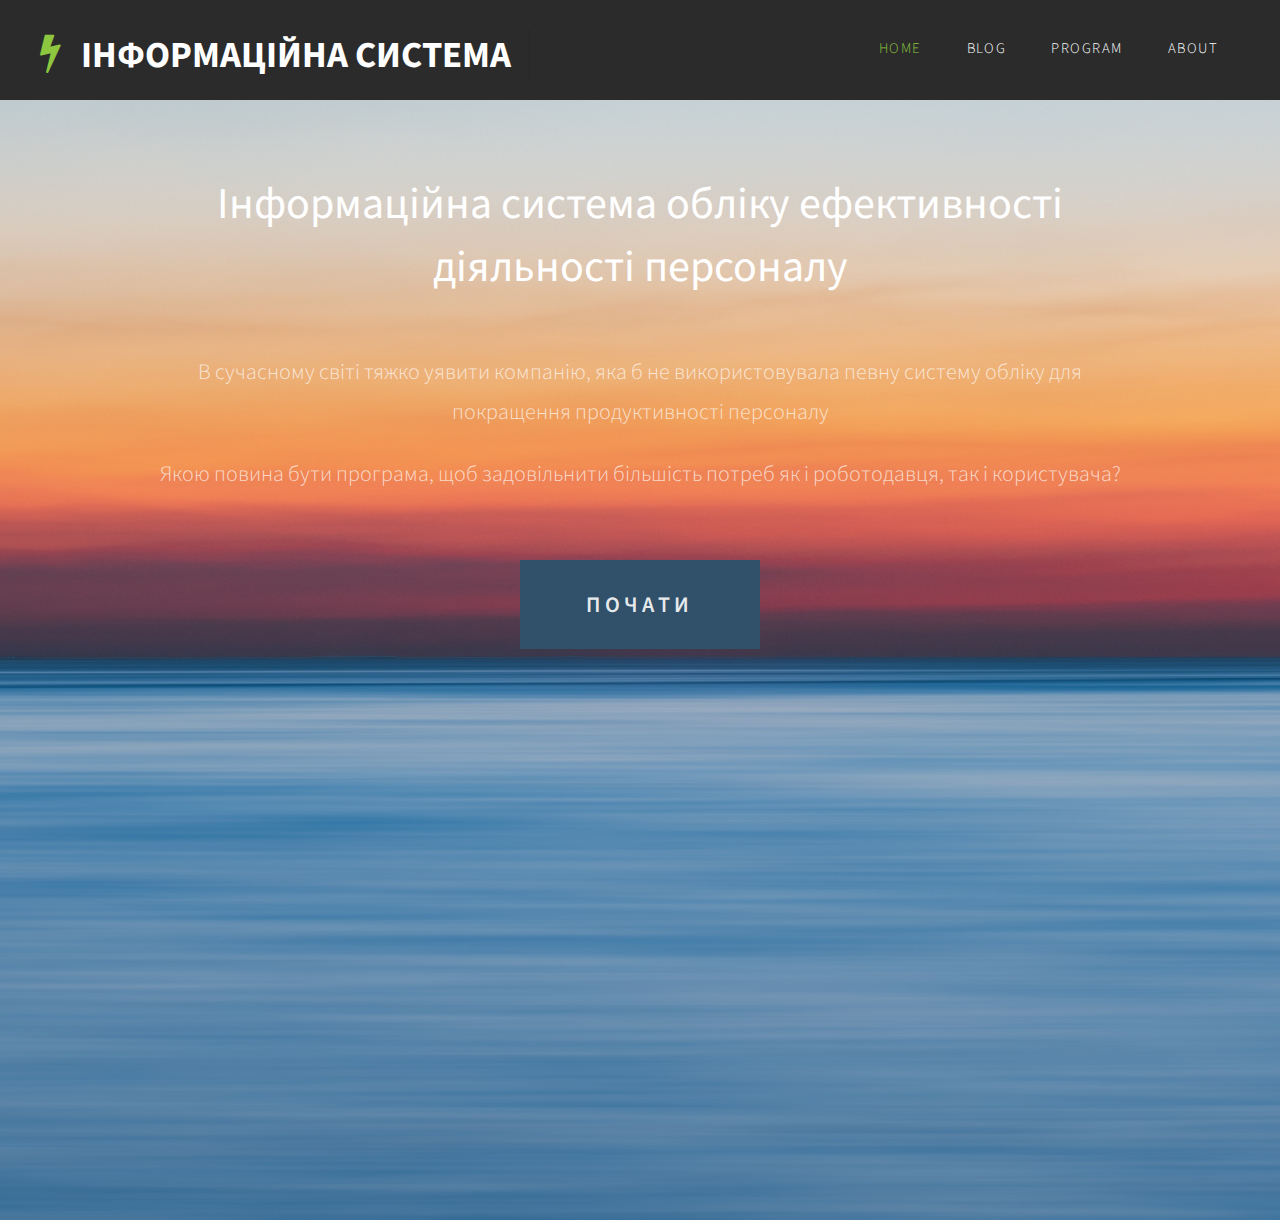
==== index.html @ 7ffac1bd "add site to git" ====
<!DOCTYPE html PUBLIC "-//W3C//DTD XHTML 1.0 Strict//EN" "http://www.w3.org/TR/xhtml1/DTD/xhtml1-strict.dtd">

<html xmlns="http://www.w3.org/1999/xhtml">
<head>
<meta http-equiv="Content-Type" content="text/html; charset=utf-8" />
<title></title>
<meta name="keywords" content="" />
<meta name="description" content="" />
<link href="http://fonts.googleapis.com/css?family=Source+Sans+Pro:200,300,400,600,700,900" rel="stylesheet" />
<link href="default.css" rel="stylesheet" type="text/css" media="all" />
<link href="fonts.css" rel="stylesheet" type="text/css" media="all" />

<!--[if IE 6]><link href="default_ie6.css" rel="stylesheet" type="text/css" /><![endif]-->

</head>
<body style="overflow: hidden">
<div id="header-wrapper">
	<div id="header" class="container">
		<div id="logo">
			<h1><span class="fa fa-bolt"></span><a href="#">Інформаційна система</a></h1>
		</div>
		<div id="menu">
			<ul>
				<li class="current_page_item"><a href="index.html" accesskey="1" title="">Home</a></li>
				<li><a href="#" accesskey="2" title="">Blog</a></li>
				<li><a href="#" accesskey="3" title="">Program</a></li>
				<li><a href="about.html" accesskey="4" title="">About</a></li>			
			</ul>
		</div>
	</div>
</div>
<div id="header-featured">
	<div id="banner-wrapper">
		<div id="banner" class="container">
			<h2>Інформаційна система обліку ефективності діяльності персоналу</h2>
			<br>
			<p style = "font-size:1.0em"> В сучасному світі тяжко уявити компанію, яка б не використовувала певну систему обліку 
			для покращення продуктивності персоналу</p>
			<p>Якою повина бути програма, щоб задовільнити більшість потреб як і роботодавця, так і користувача?</p>
			<a href="#" class="button">Почати</a>
		</div>
	</div>
</div>
<!-- <div id="wrapper">
	<div id="featured-wrapper">
		<div id="featured" class="extra2 margin-btm container">
			<div class="main-title">
				<h2>Nulla eleifend purus</h2>
				<span class="byline">Integer sit amet pede vel arcu aliquet pretium</span> </div>
	
			<div class="ebox1"> <span class="fa fa-pagelines"></span>
				<div class="title">
					<h2>Fusce ultrices fringilla</h2>
					<span class="byline">Integer sit amet pede vel arcu aliquet pretium</span> </div>
				<p>Consectetuer adipiscing elit. Nam pede erat, porta eu, lobortis eget, tempus et, tellus. Etiam neque. Vivamus consequat lorem at nisl. Nullam non wisi a sem semper eleifend. Donec mattis libero eget urna. Duis pretium velit ac mauris. Proin eu wisi suscipit nulla suscipit interdum. Aenean lectus lorem, imperdiet at, ultrices eget, ornare et, wisi. </p>
				<a href="#" class="button">Etiam posuere</a> </div>
			<div class="ebox2"> <span class="fa fa-anchor"></span>
				<div class="title">
					<h2>Donec dictum metus</h2>
					<span class="byline">Integer sit amet pede vel arcu aliquet pretium</span> </div>
				<p>Donec pulvinar ullamcorper metus. In eu odio at lectus pulvinar mollis. Vestibulum sem magna, elementum ut, vestibulum eu, facilisis quis, arcu. Mauris a dolor. Nulla facilisi. Cum sociis natoque penatibus et magnis dis parturient montes, nascetur ridiculus mus. Sed blandit. Phasellus pellentesque, ante nec iaculis dapibus, eros justo auctor lectus.</p>
				<a href="#" class="button">Etiam posuere</a> </div>
		</div>
		<div class="extra2 container">
			<div class="ebox1"> <span class="fa fa-puzzle-piece"></span>
				<div class="title">
					<h2>Etiam rhoncus volutpat</h2>
					<span class="byline">Integer sit amet pede vel arcu aliquet pretium</span> </div>
				<p>Integer nisl risus, sagittis convallis, rutrum id, elementum congue, nibh. Suspendisse dictum porta lectus. Donec placerat odio vel elit. Nullam ante orci, pellentesque eget, tempus quis, ultrices in, est. Sed vel tellus. Curabitur sem urna, consequat vel, suscipit in, mattis placerat, nulla. Sed ac leo. Pellentesque imperdiet. Pellentesque viverra vulputate enim.</p>
				<a href="#" class="button">Etiam posuere</a> </div>
			<div class="ebox2"> <span class="fa fa-comments-o"></span>
				<div class="title">
					<h2>Mauris vulputate dolor</h2>
					<span class="byline">Integer sit amet pede vel arcu aliquet pretium</span> </div>
				<p>Proin gravida orci porttitor enim accumsan lacinia. Donec condimentum, urna non molestie semper, ligula enim ornare nibh, quis laoreet eros quam eget ante. Aliquam libero. Vivamus nisl nibh, iaculis vitae, viverra sit amet, ullamcorper vitae, turpis. Aliquam erat volutpat. Vestibulum dui sem, pulvinar sed, imperdiet nec, iaculis nec, leo. </p>
				<a href="#" class="button">Etiam posuere</a> </div>
		</div>
	</div>
</div>
<div id="copyright" class="container">
	<p>&copy; Untitled. All rights reserved. | Photos by <a href="http://fotogrph.com/">Fotogrph</a> | Design by <a href="http://templated.co" rel="nofollow">TEMPLATED</a>.</p> -->
</div>
</body>
</html>
---- default.css ----
html, body
{
	height: 100%;
}

body
{
	margin: 0px;
	padding: 0px;
	background: #2b2b2b;	
	font-family: 'Source Sans Pro', sans-serif;
	font-size: 11pt;
	font-weight: 300;
	color: #6c6c6c
}

h1, h2, h3
{
	margin: 0;
	padding: 0;
	font-weight: 600;
	color: #454445;
}

p, ol, ul
{
	margin-top: 0;
}

ol, ul
{
	padding: 0;
	list-style: none;
}

p
{
	line-height: 180%;
}

strong
{
}

a
{
	color: #2C383B;
}

a:hover
{
	text-decoration: none;
}

.container
{
	margin: 0px auto;
	width: 1200px;
}

/*********************************************************************************/
/* Image Style                                                                   */
/*********************************************************************************/

	.image
{
	display: inline-block;
}

.image img
{
	display: block;
	width: 100%;
}

.image-full
{
	display: block;
	width: 100%;
	margin: 0 0 2em 0;
}

.image-left
{
	float: left;
	margin: 0 2em 2em 0;
}

.image-centered
{
	display: block;
	margin: 0 0 2em 0;
}

.image-centered img
{
	margin: 0 auto;
	width: auto;
}

/*********************************************************************************/
/* List Styles                                                                   */
/*********************************************************************************/

	ul.style1
{
	margin: 0;
	padding: 0em 0em 0em 0em;
	overflow: hidden;
	list-style: none;
	color: #6c6c6c
}

ul.style1 li
{
	overflow: hidden;
	display: block;
	padding: 2.80em 0em;
	border-top: 1px solid #D1CFCE;
}

ul.style1 li:first-child
{
	padding-top: 0;
	border-top: none;
}

ul.style1 .image-left
{
	margin-bottom: 0;
}

ul.style1 h3
{
	padding: 1.2em 0em 1em 0em;
	letter-spacing: 0.10em;
	text-transform: uppercase;
	font-size: 1.2em;
	font-weight: 600;
	color: #454445;
}

ul.style1 a
{
	text-decoration: none;
	color: #525252;
}

ul.style1 a:hover
{
	text-decoration: underline;
	color: #525252;
}

ul.style2
{
	margin: 0;
	padding-top: 1em;
	list-style: none;
}

ul.style2 li
{
	border-top: solid 1px #E5E5E5;
	padding: 0.80em 0 0.80em 0;
	font-family: 0.80em;
}

ul.style2 li:before
{
	display: inline-block;
	padding: 4px;
	background: #DB3256;
}

ul.style2 a
{
	display: inline-block;
	margin-left: 1em;
}

ul.style2 li:first-child
{
	border-top: 0;
	padding-top: 0;
}

ul.style2 .icon
{
	color: #FFF;
}

ul.style3
{
	margin: 0;
	padding-top: 1em;
	list-style: none;
}

ul.style3 li
{
	border-top: solid 1px rgba(255,255,255,.2);
	padding: 1em 0 1em 0;
	font-family: 0.80em;
}

ul.style3 li:before
{
	display: inline-block;
	padding: 4px;
	background: #FFF;
}

ul.style3 a
{
	display: inline-block;
	margin-left: 1em;
	font-size: 1em !important;
	color: #FFF;
}

ul.style3 li:first-child
{
	border-top: 0;
	padding-top: 0;
}

ul.style3 .icon
{
	color: #DB3256;
}

/*********************************************************************************/
/* Social Icon Styles                                                            */
/*********************************************************************************/

	ul.contact
{
	margin: 0;
	padding: 2em 0em 0em 0em;
	list-style: none;
}

ul.contact li
{
	display: inline-block;
	padding: 0em 0.30em;
	font-size: 1em;
}

ul.contact li span
{
	display: none;
	margin: 0;
	padding: 0;
}

ul.contact li a
{
	color: #FFF;
}

ul.contact li a:before
{
	display: inline-block;
	background: #3f3f3f;
	width: 40px;
	height: 40px;
	line-height: 40px;
	border-radius: 20px;
	text-align: center;
	color: #FFFFFF;
}

ul.contact li a.icon-twitter:before
{
	background: #2DAAE4;
}

ul.contact li a.icon-facebook:before
{
	background: #39599F;
}

ul.contact li a.icon-dribbble:before
{
	background: #C4376B;
}

ul.contact li a.icon-tumblr:before
{
	background: #31516A;
}

ul.contact li a.icon-rss:before
{
	background: #F2600B;
}

/*********************************************************************************/
/* Button Style                                                                  */
/*********************************************************************************/

	.button
{
	display: inline-block;
	padding: 1.3em 3em;
	background: #8dc63f;
	-moz-transition: opacity 0.25s ease-in-out;
	-webkit-transition: opacity 0.25s ease-in-out;
	-o-transition: opacity 0.25s ease-in-out;
	-ms-transition: opacity 0.25s ease-in-out;
	transition: opacity 0.25s ease-in-out;
	letter-spacing: 0.20em;
	text-decoration: none;
	text-transform: uppercase;
	font-weight: 600;
	color: #FFF;
}

.button:hover
{
	background: #86bd3b;
}

.button:active
{
}

.button-big
{
	padding: 1.6em 4em;
	font-size: 1.4em;
	font-weight: 900;
}

/*********************************************************************************/
/* Heading Titles                                                                */
/*********************************************************************************/

	.title
{
	margin-bottom: 3em;
}

.title h2
{
	font-weight: 400;
	font-size: 2.8em;
	color: #323232;
}

.title .byline
{
	letter-spacing: 0.15em;
	text-transform: uppercase;
	font-weight: 400;
	font-size: 1.1em;
	color: #6F6F6F;
}

/*********************************************************************************/
/* Header                                                                        */
/*********************************************************************************/
	
#header-wrapper
{
	background: #2b2b2b;
}

#header
{
	position: relative;
	height: 100px;
}

/*********************************************************************************/
/* Logo                                                                          */
/*********************************************************************************/

#logo
{
	position: absolute;
	top: 2em;
	width: 100%;
}

#logo h1
{
	display: inline-block;
	font-size: 2.5em;
	text-transform: uppercase;
	font-weight: 700;
	color: #ED7070;
	padding-right: 0.50em;
	border-right: 1px solid rgba(0,0,0,.1);
}

#logo span
{
	display: inline-block;
	padding-right: .50em;
	letter-spacing: 0.10em;
	text-transform: uppercase;
	font-size: 0.90em;
}

#logo a
{
	text-decoration: none;
	color: #FFF;
}

#logo .fa
{
	color: #8dc63f;
}

#logo .fa:after
{
	position: absolute;
	display: inline-block;
	padding-right: 2em;
}

/*********************************************************************************/
/* Menu                                                                          */
/*********************************************************************************/

#menu
{
	position: absolute;
	right: 0;
	top: 1.6em;
}

#menu ul
{
	display: inline-block;
}

#menu li
{
	display: block;
	float: left;
	text-align: center;
}

#menu li a, #menu li span
{
	display: inline-block;
	margin-left: 1px;
	padding: 1em 1.5em 0em 1.5em;
	letter-spacing: 0.10em;
	text-decoration: none;
	font-size: 1em;
	text-transform: uppercase;
	outline: 0;
	color: #FFF;
}

#menu li:hover a, #menu li.active a, #menu li.active span
{
}

#menu .current_page_item a
{
	color: #8dc63f;
}

/*********************************************************************************/
/* Banner                                                                        */
/*********************************************************************************/
	

	#header-featured
	{
		padding: 10em 0em;
		padding-top: 5em;
		width: 100%;
    	height: 100%;
		background-image: url(images/banner.jpg);
		background-position: center;
		background-size: cover;
	}



#banner-wrapper
{
}

#banner
{
	overflow: hidden;
	width: 1000px;
	text-align: center;
	color: rgba(255,255,255,.7);
	font-size: 1.5em;
}

#banner a
{
	color: rgba(255,255,255,.9);
}

#banner h2
{
	padding-bottom: 0.50em;
	font-weight: 400;
	font-size: 2em;
	color: #FFF;
}

#banner h3
{
	padding-bottom: 0.50em;
	font-weight: 400;
	font-size: 1.3em;
	color: #FFF;
}


#banner .button
{
	margin-top: 2em;
	background: #31516a;
}

#banner strong
{
	color: #FFF;
}

#banner span
{
	display: block;
	padding-top: 0.20em;
	text-transform: uppercase;
	font-size: 1.2em;
	color: #A2A2A2;
}

/*********************************************************************************/
/* Page                                                                          */
/*********************************************************************************/

#wrapper
{
	background: #FFF;
}

#page
{
	overflow: hidden;
	padding: 6em 0em;
	border-bottom: 2px solid #E3E3E3;
	text-align: center;
}

#page .button
{
	margin-top: 2em;
}

/*********************************************************************************/
/* Content                                                                       */
/*********************************************************************************/

#content
{
	padding: 0em 7em;
}

/*********************************************************************************/
/* Sidebar                                                                       */
/*********************************************************************************/

	#sidebar
{
	float: right;
	width: 450px;
}

#stwo-col
{
	margin-top: 2em;
}

#stwo-col h2
{
	display: block;
	padding-bottom: 1.5em;
	letter-spacing: 0.10em;
	text-transform: uppercase;
	font-size: 1.2em;
	font-weight: 600;
	color: #454445;
}

#stwo-col .sbox1
{
	float: left;
	width: 210px;
}

#stwo-col .sbox2
{
	float: right;
	width: 210px;
}

/*********************************************************************************/
/* Copyright                                                                     */
/*********************************************************************************/

#copyright
{
	overflow: hidden;
	padding: 6em 0em 10em 0em;
	border-top: 1px solid rgba(255,255,255,0.08);
}

#copyright p
{
	letter-spacing: 0.20em;
	text-align: center;
	text-transform: uppercase;
	font-size: 0.80em;
	color: rgba(255,255,255,0.3);
}

#copyright a
{
	text-decoration: none;
	color: rgba(255,255,255,0.6);
}

/*********************************************************************************/
/* Featured                                                                      */
/*********************************************************************************/

#featured-wrapper
{
	overflow: hidden;
	padding: 10em 0em;
	background: #FFF;
	text-align: center;
}

#featured
{
	overflow: hidden;
}

#featured .main-title
{
	margin-bottom: 4em;
}

#featured .main-title h2
{
	font-size: 4em;
}

#featured .main-title .byline
{
	font-size: 2em;
}

#featured-wrapper .fa
{
	display: inline-block;
	margin-bottom: 1em;
	width: 3em;
	height: 3em;
	line-height: 3em;
	font-size: 4em;
	color: #8dc63f;
	border: 1px solid #86bd3b;
	border-radius: 50%;
}

.column1,  .column2,  .column3,  .column4
{
	width: 282px;
}

.column1,  .column2
{
	float: left;
	margin-right: 24px;
}

.column3
{
	float: left;
}

.column4
{
	float: right;
}

#slider-wrapper
{
	padding: 6em 0em;
	background: #DB3256;
}

#slider
{
	margin: 0em auto 0em auto;
	width: 1200px;
	position: relative;
}

#slider .button
{
}

#slider .button:hover
{
}

#slider .viewer
{
	width: 1000px;
	height: 375px;
	margin: 0 auto;
	overflow: hidden;
}

#slider .viewer .reel
{
	display: none;
	height: 375px;
}

#slider .viewer .reel .slide
{
	position: relative;
	width: 1000px;
	height: 375px;
}

#slider .viewer .reel h2
{
	position: absolute;
	top: 130px;
	left: 0;
	width: 1200px;
	height: 80px;
	line-height: 80px;
	background: #111111;
	text-align: center;
	opacity: 0.85;
	font-weight: normal;
	color: #ffffff;
	font-size: 2.25em;
}

#slider .viewer .reel p
{
	position: absolute;
	top: 210px;
	left: 0;
	width: 1200px;
	height: 40px;
	line-height: 40px;
	background: #0074C6;
	text-align: center;
	opacity: 0.85;
	font-weight: normal;
	color: #ffffff;
	font-size: 1.1em;
}

#slider .icon
{
	font-size: 4em;
	color: #FFF;
}

#slider .previous-button
{
	position: absolute;
	top: 150px;
	left: 0;
}

#slider .next-button
{
	position: absolute;
	top: 150px;
	right: 0;
}

#slider .indicator
{
	margin: 30px auto 0 auto;
}

#slider .indicator ul
{
	list-style: none;
	padding: 0;
	margin: 0;
	text-align: center;
}

#slider .indicator ul li
{
	display: inline-block;
	width: 12px;
	height: 12px;
	text-indent: -9999em;
	background: #c8c8c8;
	margin: 0 2px 0 2px;
	border-radius: 8px;
	border-bottom: solid 1px #ffffff;
	border-top: solid 1px #909090;
}

#slider .indicator ul li.active
{
	background: #505050;
	border-top: solid 1px #505050;
}

/*********************************************************************************/
/* Footer                                                                        */
/*********************************************************************************/

#footer-wrapper
{
	overflow: hidden;
	padding: 7em 0em;
	color: rgba(255,255,255,0.5);
}


#footer .title h2
{
	font-size: 2em;
	font-weight: 300;
	color: #FFF;
}

#footer .title .byline
{
	display: block;
	padding-top: 1em;
	text-transform: uppercase;
	font-size: 0.80em;
	color: rgba(255,255,255,0.5);
}

#footer .column1,
#footer .column2
{
	width: 560px;
}

#footer .column1
{
	float: left;
}

#footer .column2
{
	float: right;
}

#footer .button
{
	margin-top: 2em;
}

#extra
{
	overflow: hidden;
	margin: 5em auto 2em auto;
	padding: 2em 0em 2em 0em;
	background: #ECECEC;
}

#extra h2
{
	margin: 0em;
	padding: 0em;
	font-weight: 400;
	font-size: 2.4em;
	color: #555555;
}

#extra span
{
	display: block;
	padding-top: 0.20em;
	text-transform: uppercase;
	font-size: 1.2em;
	color: #A2A2A2;
}


.extra2
{
}


.margin-btm
{
	overflow: hidden;
	margin-bottom: 5em;
	padding-bottom: 5em;
	border-bottom: 1px solid rgba(0,0,0,.1);
}

.extra2 .button
{
	margin-top: 2em;
}

.extra2 .title h2
{
	font-size: 2em;
}

.extra2 .title .byline
{
	font-size: 0.80em;
}

.extra2 .ebox1,
.extra2 .ebox2
{
	width: 560px;
}

.extra2  .ebox1
{
	float: left;
	padding-right: 40px;
	border-right: 1px solid rgba(0,0,0,.1);
}

.extra2 .ebox2
{
	float: right;
}
---- fonts.css ----
@charset 'UTF-8';

@font-face
{
	font-family: 'FontAwesome';
	src: url('fonts/fontawesome-webfont.eot?v=3.0.1');
	src: url('fonts/fontawesome-webfont.eot?#iefix&v=3.0.1') format('embedded-opentype'),
	     url('fonts/fontawesome-webfont.woff?v=3.0.1') format('woff'),
	     url('fonts/fontawesome-webfont.ttf?v=3.0.1') format('truetype'),
	     url('fonts/fontawesome-webfont.svg#FontAwesome') format('svg');
	font-weight: normal;
	font-style: normal;
}

@font-face
{
	font-family: 'Font-Awesome-Social';
	src: url('fonts/fontawesome-social-webfont.eot');
	src: url('fonts/fontawesome-social-webfont.eot?#iefix') format('embedded-opentype'),
	     url('fonts/fontawesome-social-webfont.woff') format('woff'),
		 url('fonts/fontawesome-social-webfont.ttf') format('truetype'),
		 url('fonts/fontawesome-social-webfont.svg#Font-Awesome-More') format('svg');
	font-weight: normal;
	font-style: normal;
}
/*********************************************************************************/
/* Icons                                                                         */
/* Powered by Font Awesome by Dave Gandy | http://fontawesome.io                 */
/* Licensed under the SIL OFL 1.1 (font), MIT (CSS)                              */
/*********************************************************************************/

	.fa
	{
		text-decoration: none;
	}

		.fa:before
		{
			display:inline-block;
			font-family: FontAwesome;
			font-size: 1.25em;
			text-decoration: none;
			font-style: normal;
			font-weight: normal;
			line-height: 1;
			-webkit-font-smoothing:antialiased;
			-moz-osx-font-smoothing:grayscale;
		}

		.fa-lg{font-size:1.3333333333333333em;line-height:.75em;vertical-align:-15%}
		.fa-2x{font-size:2em}
		.fa-3x{font-size:3em}
		.fa-4x{font-size:4em}
		.fa-5x{font-size:5em}
		.fa-fw{width:1.2857142857142858em;text-align:center}
		.fa-ul{padding-left:0;margin-left:2.142857142857143em;list-style-type:none}.fa-ul>li{position:relative}
		.fa-li{position:absolute;left:-2.142857142857143em;width:2.142857142857143em;top:.14285714285714285em;text-align:center}.fa-li.fa-lg{left:-1.8571428571428572em}
		.fa-border{padding:.2em .25em .15em;border:solid .08em #eee;border-radius:.1em}
		.pull-right{float:right}
		.pull-left{float:left}
		.fa.pull-left{margin-right:.3em}
		.fa.pull-right{margin-left:.3em}
		.fa-spin{-webkit-animation:spin 2s infinite linear;-moz-animation:spin 2s infinite linear;-o-animation:spin 2s infinite linear;animation:spin 2s infinite linear}
		@-moz-keyframes spin{0%{-moz-transform:rotate(0deg)} 100%{-moz-transform:rotate(359deg)}}@-webkit-keyframes spin{0%{-webkit-transform:rotate(0deg)} 100%{-webkit-transform:rotate(359deg)}}@-o-keyframes spin{0%{-o-transform:rotate(0deg)} 100%{-o-transform:rotate(359deg)}}@-ms-keyframes spin{0%{-ms-transform:rotate(0deg)} 100%{-ms-transform:rotate(359deg)}}@keyframes spin{0%{transform:rotate(0deg)} 100%{transform:rotate(359deg)}}.fa-rotate-90{filter:progid:DXImageTransform.Microsoft.BasicImage(rotation=1);-webkit-transform:rotate(90deg);-moz-transform:rotate(90deg);-ms-transform:rotate(90deg);-o-transform:rotate(90deg);transform:rotate(90deg)}
		.fa-rotate-180{filter:progid:DXImageTransform.Microsoft.BasicImage(rotation=2);-webkit-transform:rotate(180deg);-moz-transform:rotate(180deg);-ms-transform:rotate(180deg);-o-transform:rotate(180deg);transform:rotate(180deg)}
		.fa-rotate-270{filter:progid:DXImageTransform.Microsoft.BasicImage(rotation=3);-webkit-transform:rotate(270deg);-moz-transform:rotate(270deg);-ms-transform:rotate(270deg);-o-transform:rotate(270deg);transform:rotate(270deg)}
		.fa-flip-horizontal{filter:progid:DXImageTransform.Microsoft.BasicImage(rotation=0, mirror=1);-webkit-transform:scale(-1, 1);-moz-transform:scale(-1, 1);-ms-transform:scale(-1, 1);-o-transform:scale(-1, 1);transform:scale(-1, 1)}
		.fa-flip-vertical{filter:progid:DXImageTransform.Microsoft.BasicImage(rotation=2, mirror=1);-webkit-transform:scale(1, -1);-moz-transform:scale(1, -1);-ms-transform:scale(1, -1);-o-transform:scale(1, -1);transform:scale(1, -1)}
		.fa-stack{position:relative;display:inline-block;width:2em;height:2em;line-height:2em;vertical-align:middle}
		.fa-stack-1x,.fa-stack-2x{position:absolute;left:0;width:100%;text-align:center}
		.fa-stack-1x{line-height:inherit}
		.fa-stack-2x{font-size:2em}
		.fa-inverse{color:#fff}
		.fa-glass:before{content:"\f000"}
		.fa-music:before{content:"\f001"}
		.fa-search:before{content:"\f002"}
		.fa-envelope-o:before{content:"\f003"}
		.fa-heart:before{content:"\f004"}
		.fa-star:before{content:"\f005"}
		.fa-star-o:before{content:"\f006"}
		.fa-user:before{content:"\f007"}
		.fa-film:before{content:"\f008"}
		.fa-th-large:before{content:"\f009"}
		.fa-th:before{content:"\f00a"}
		.fa-th-list:before{content:"\f00b"}
		.fa-check:before{content:"\f00c"}
		.fa-times:before{content:"\f00d"}
		.fa-search-plus:before{content:"\f00e"}
		.fa-search-minus:before{content:"\f010"}
		.fa-power-off:before{content:"\f011"}
		.fa-signal:before{content:"\f012"}
		.fa-gear:before,.fa-cog:before{content:"\f013"}
		.fa-trash-o:before{content:"\f014"}
		.fa-home:before{content:"\f015"}
		.fa-file-o:before{content:"\f016"}
		.fa-clock-o:before{content:"\f017"}
		.fa-road:before{content:"\f018"}
		.fa-download:before{content:"\f019"}
		.fa-arrow-circle-o-down:before{content:"\f01a"}
		.fa-arrow-circle-o-up:before{content:"\f01b"}
		.fa-inbox:before{content:"\f01c"}
		.fa-play-circle-o:before{content:"\f01d"}
		.fa-rotate-right:before,.fa-repeat:before{content:"\f01e"}
		.fa-refresh:before{content:"\f021"}
		.fa-list-alt:before{content:"\f022"}
		.fa-lock:before{content:"\f023"}
		.fa-flag:before{content:"\f024"}
		.fa-headphones:before{content:"\f025"}
		.fa-volume-off:before{content:"\f026"}
		.fa-volume-down:before{content:"\f027"}
		.fa-volume-up:before{content:"\f028"}
		.fa-qrcode:before{content:"\f029"}
		.fa-barcode:before{content:"\f02a"}
		.fa-tag:before{content:"\f02b"}
		.fa-tags:before{content:"\f02c"}
		.fa-book:before{content:"\f02d"}
		.fa-bookmark:before{content:"\f02e"}
		.fa-print:before{content:"\f02f"}
		.fa-camera:before{content:"\f030"}
		.fa-font:before{content:"\f031"}
		.fa-bold:before{content:"\f032"}
		.fa-italic:before{content:"\f033"}
		.fa-text-height:before{content:"\f034"}
		.fa-text-width:before{content:"\f035"}
		.fa-align-left:before{content:"\f036"}
		.fa-align-center:before{content:"\f037"}
		.fa-align-right:before{content:"\f038"}
		.fa-align-justify:before{content:"\f039"}
		.fa-list:before{content:"\f03a"}
		.fa-dedent:before,.fa-outdent:before{content:"\f03b"}
		.fa-indent:before{content:"\f03c"}
		.fa-video-camera:before{content:"\f03d"}
		.fa-picture-o:before{content:"\f03e"}
		.fa-pencil:before{content:"\f040"}
		.fa-map-marker:before{content:"\f041"}
		.fa-adjust:before{content:"\f042"}
		.fa-tint:before{content:"\f043"}
		.fa-edit:before,.fa-pencil-square-o:before{content:"\f044"}
		.fa-share-square-o:before{content:"\f045"}
		.fa-check-square-o:before{content:"\f046"}
		.fa-move:before{content:"\f047"}
		.fa-step-backward:before{content:"\f048"}
		.fa-fast-backward:before{content:"\f049"}
		.fa-backward:before{content:"\f04a"}
		.fa-play:before{content:"\f04b"}
		.fa-pause:before{content:"\f04c"}
		.fa-stop:before{content:"\f04d"}
		.fa-forward:before{content:"\f04e"}
		.fa-fast-forward:before{content:"\f050"}
		.fa-step-forward:before{content:"\f051"}
		.fa-eject:before{content:"\f052"}
		.fa-chevron-left:before{content:"\f053"}
		.fa-chevron-right:before{content:"\f054"}
		.fa-plus-circle:before{content:"\f055"}
		.fa-minus-circle:before{content:"\f056"}
		.fa-times-circle:before{content:"\f057"}
		.fa-check-circle:before{content:"\f058"}
		.fa-question-circle:before{content:"\f059"}
		.fa-info-circle:before{content:"\f05a"}
		.fa-crosshairs:before{content:"\f05b"}
		.fa-times-circle-o:before{content:"\f05c"}
		.fa-check-circle-o:before{content:"\f05d"}
		.fa-ban:before{content:"\f05e"}
		.fa-arrow-left:before{content:"\f060"}
		.fa-arrow-right:before{content:"\f061"}
		.fa-arrow-up:before{content:"\f062"}
		.fa-arrow-down:before{content:"\f063"}
		.fa-mail-forward:before,.fa-share:before{content:"\f064"}
		.fa-resize-full:before{content:"\f065"}
		.fa-resize-small:before{content:"\f066"}
		.fa-plus:before{content:"\f067"}
		.fa-minus:before{content:"\f068"}
		.fa-asterisk:before{content:"\f069"}
		.fa-exclamation-circle:before{content:"\f06a"}
		.fa-gift:before{content:"\f06b"}
		.fa-leaf:before{content:"\f06c"}
		.fa-fire:before{content:"\f06d"}
		.fa-eye:before{content:"\f06e"}
		.fa-eye-slash:before{content:"\f070"}
		.fa-warning:before,.fa-exclamation-triangle:before{content:"\f071"}
		.fa-plane:before{content:"\f072"}
		.fa-calendar:before{content:"\f073"}
		.fa-random:before{content:"\f074"}
		.fa-comment:before{content:"\f075"}
		.fa-magnet:before{content:"\f076"}
		.fa-chevron-up:before{content:"\f077"}
		.fa-chevron-down:before{content:"\f078"}
		.fa-retweet:before{content:"\f079"}
		.fa-shopping-cart:before{content:"\f07a"}
		.fa-folder:before{content:"\f07b"}
		.fa-folder-open:before{content:"\f07c"}
		.fa-resize-vertical:before{content:"\f07d"}
		.fa-resize-horizontal:before{content:"\f07e"}
		.fa-bar-chart-o:before{content:"\f080"}
		.fa-twitter-square:before{content:"\f081"}
		.fa-facebook-square:before{content:"\f082"}
		.fa-camera-retro:before{content:"\f083"}
		.fa-key:before{content:"\f084"}
		.fa-gears:before,.fa-cogs:before{content:"\f085"}
		.fa-comments:before{content:"\f086"}
		.fa-thumbs-o-up:before{content:"\f087"}
		.fa-thumbs-o-down:before{content:"\f088"}
		.fa-star-half:before{content:"\f089"}
		.fa-heart-o:before{content:"\f08a"}
		.fa-sign-out:before{content:"\f08b"}
		.fa-linkedin-square:before{content:"\f08c"}
		.fa-thumb-tack:before{content:"\f08d"}
		.fa-external-link:before{content:"\f08e"}
		.fa-sign-in:before{content:"\f090"}
		.fa-trophy:before{content:"\f091"}
		.fa-github-square:before{content:"\f092"}
		.fa-upload:before{content:"\f093"}
		.fa-lemon-o:before{content:"\f094"}
		.fa-phone:before{content:"\f095"}
		.fa-square-o:before{content:"\f096"}
		.fa-bookmark-o:before{content:"\f097"}
		.fa-phone-square:before{content:"\f098"}
		.fa-twitter:before{content:"\f099"}
		.fa-facebook:before{content:"\f09a"}
		.fa-github:before{content:"\f09b"}
		.fa-unlock:before{content:"\f09c"}
		.fa-credit-card:before{content:"\f09d"}
		.fa-rss:before{content:"\f09e"}
		.fa-hdd-o:before{content:"\f0a0"}
		.fa-bullhorn:before{content:"\f0a1"}
		.fa-bell:before{content:"\f0f3"}
		.fa-certificate:before{content:"\f0a3"}
		.fa-hand-o-right:before{content:"\f0a4"}
		.fa-hand-o-left:before{content:"\f0a5"}
		.fa-hand-o-up:before{content:"\f0a6"}
		.fa-hand-o-down:before{content:"\f0a7"}
		.fa-arrow-circle-left:before{content:"\f0a8"}
		.fa-arrow-circle-right:before{content:"\f0a9"}
		.fa-arrow-circle-up:before{content:"\f0aa"}
		.fa-arrow-circle-down:before{content:"\f0ab"}
		.fa-globe:before{content:"\f0ac"}
		.fa-wrench:before{content:"\f0ad"}
		.fa-tasks:before{content:"\f0ae"}
		.fa-filter:before{content:"\f0b0"}
		.fa-briefcase:before{content:"\f0b1"}
		.fa-fullscreen:before{content:"\f0b2"}
		.fa-group:before{content:"\f0c0"}
		.fa-chain:before,.fa-link:before{content:"\f0c1"}
		.fa-cloud:before{content:"\f0c2"}
		.fa-flask:before{content:"\f0c3"}
		.fa-cut:before,.fa-scissors:before{content:"\f0c4"}
		.fa-copy:before,.fa-files-o:before{content:"\f0c5"}
		.fa-paperclip:before{content:"\f0c6"}
		.fa-save:before,.fa-floppy-o:before{content:"\f0c7"}
		.fa-square:before{content:"\f0c8"}
		.fa-reorder:before{content:"\f0c9"}
		.fa-list-ul:before{content:"\f0ca"}
		.fa-list-ol:before{content:"\f0cb"}
		.fa-strikethrough:before{content:"\f0cc"}
		.fa-underline:before{content:"\f0cd"}
		.fa-table:before{content:"\f0ce"}
		.fa-magic:before{content:"\f0d0"}
		.fa-truck:before{content:"\f0d1"}
		.fa-pinterest:before{content:"\f0d2"}
		.fa-pinterest-square:before{content:"\f0d3"}
		.fa-google-plus-square:before{content:"\f0d4"}
		.fa-google-plus:before{content:"\f0d5"}
		.fa-money:before{content:"\f0d6"}
		.fa-caret-down:before{content:"\f0d7"}
		.fa-caret-up:before{content:"\f0d8"}
		.fa-caret-left:before{content:"\f0d9"}
		.fa-caret-right:before{content:"\f0da"}
		.fa-columns:before{content:"\f0db"}
		.fa-unsorted:before,.fa-sort:before{content:"\f0dc"}
		.fa-sort-down:before,.fa-sort-asc:before{content:"\f0dd"}
		.fa-sort-up:before,.fa-sort-desc:before{content:"\f0de"}
		.fa-envelope:before{content:"\f0e0"}
		.fa-linkedin:before{content:"\f0e1"}
		.fa-rotate-left:before,.fa-undo:before{content:"\f0e2"}
		.fa-legal:before,.fa-gavel:before{content:"\f0e3"}
		.fa-dashboard:before,.fa-tachometer:before{content:"\f0e4"}
		.fa-comment-o:before{content:"\f0e5"}
		.fa-comments-o:before{content:"\f0e6"}
		.fa-flash:before,.fa-bolt:before{content:"\f0e7"}
		.fa-sitemap:before{content:"\f0e8"}
		.fa-umbrella:before{content:"\f0e9"}
		.fa-paste:before,.fa-clipboard:before{content:"\f0ea"}
		.fa-lightbulb-o:before{content:"\f0eb"}
		.fa-exchange:before{content:"\f0ec"}
		.fa-cloud-download:before{content:"\f0ed"}
		.fa-cloud-upload:before{content:"\f0ee"}
		.fa-user-md:before{content:"\f0f0"}
		.fa-stethoscope:before{content:"\f0f1"}
		.fa-suitcase:before{content:"\f0f2"}
		.fa-bell-o:before{content:"\f0a2"}
		.fa-coffee:before{content:"\f0f4"}
		.fa-cutlery:before{content:"\f0f5"}
		.fa-file-text-o:before{content:"\f0f6"}
		.fa-building:before{content:"\f0f7"}
		.fa-hospital:before{content:"\f0f8"}
		.fa-ambulance:before{content:"\f0f9"}
		.fa-medkit:before{content:"\f0fa"}
		.fa-fighter-jet:before{content:"\f0fb"}
		.fa-beer:before{content:"\f0fc"}
		.fa-h-square:before{content:"\f0fd"}
		.fa-plus-square:before{content:"\f0fe"}
		.fa-angle-double-left:before{content:"\f100"}
		.fa-angle-double-right:before{content:"\f101"}
		.fa-angle-double-up:before{content:"\f102"}
		.fa-angle-double-down:before{content:"\f103"}
		.fa-angle-left:before{content:"\f104"}
		.fa-angle-right:before{content:"\f105"}
		.fa-angle-up:before{content:"\f106"}
		.fa-angle-down:before{content:"\f107"}
		.fa-desktop:before{content:"\f108"}
		.fa-laptop:before{content:"\f109"}
		.fa-tablet:before{content:"\f10a"}
		.fa-mobile-phone:before,.fa-mobile:before{content:"\f10b"}
		.fa-circle-o:before{content:"\f10c"}
		.fa-quote-left:before{content:"\f10d"}
		.fa-quote-right:before{content:"\f10e"}
		.fa-spinner:before{content:"\f110"}
		.fa-circle:before{content:"\f111"}
		.fa-mail-reply:before,.fa-reply:before{content:"\f112"}
		.fa-github-alt:before{content:"\f113"}
		.fa-folder-o:before{content:"\f114"}
		.fa-folder-open-o:before{content:"\f115"}
		.fa-expand-o:before{content:"\f116"}
		.fa-collapse-o:before{content:"\f117"}
		.fa-smile-o:before{content:"\f118"}
		.fa-frown-o:before{content:"\f119"}
		.fa-meh-o:before{content:"\f11a"}
		.fa-gamepad:before{content:"\f11b"}
		.fa-keyboard-o:before{content:"\f11c"}
		.fa-flag-o:before{content:"\f11d"}
		.fa-flag-checkered:before{content:"\f11e"}
		.fa-terminal:before{content:"\f120"}
		.fa-code:before{content:"\f121"}
		.fa-reply-all:before{content:"\f122"}
		.fa-mail-reply-all:before{content:"\f122"}
		.fa-star-half-empty:before,.fa-star-half-full:before,.fa-star-half-o:before{content:"\f123"}
		.fa-location-arrow:before{content:"\f124"}
		.fa-crop:before{content:"\f125"}
		.fa-code-fork:before{content:"\f126"}
		.fa-unlink:before,.fa-chain-broken:before{content:"\f127"}
		.fa-question:before{content:"\f128"}
		.fa-info:before{content:"\f129"}
		.fa-exclamation:before{content:"\f12a"}
		.fa-superscript:before{content:"\f12b"}
		.fa-subscript:before{content:"\f12c"}
		.fa-eraser:before{content:"\f12d"}
		.fa-puzzle-piece:before{content:"\f12e"}
		.fa-microphone:before{content:"\f130"}
		.fa-microphone-slash:before{content:"\f131"}
		.fa-shield:before{content:"\f132"}
		.fa-calendar-o:before{content:"\f133"}
		.fa-fire-extinguisher:before{content:"\f134"}
		.fa-rocket:before{content:"\f135"}
		.fa-maxcdn:before{content:"\f136"}
		.fa-chevron-circle-left:before{content:"\f137"}
		.fa-chevron-circle-right:before{content:"\f138"}
		.fa-chevron-circle-up:before{content:"\f139"}
		.fa-chevron-circle-down:before{content:"\f13a"}
		.fa-html5:before{content:"\f13b"}
		.fa-css3:before{content:"\f13c"}
		.fa-anchor:before{content:"\f13d"}
		.fa-unlock-o:before{content:"\f13e"}
		.fa-bullseye:before{content:"\f140"}
		.fa-ellipsis-horizontal:before{content:"\f141"}
		.fa-ellipsis-vertical:before{content:"\f142"}
		.fa-rss-square:before{content:"\f143"}
		.fa-play-circle:before{content:"\f144"}
		.fa-ticket:before{content:"\f145"}
		.fa-minus-square:before{content:"\f146"}
		.fa-minus-square-o:before{content:"\f147"}
		.fa-level-up:before{content:"\f148"}
		.fa-level-down:before{content:"\f149"}
		.fa-check-square:before{content:"\f14a"}
		.fa-pencil-square:before{content:"\f14b"}
		.fa-external-link-square:before{content:"\f14c"}
		.fa-share-square:before{content:"\f14d"}
		.fa-compass:before{content:"\f14e"}
		.fa-toggle-down:before,.fa-caret-square-o-down:before{content:"\f150"}
		.fa-toggle-up:before,.fa-caret-square-o-up:before{content:"\f151"}
		.fa-toggle-right:before,.fa-caret-square-o-right:before{content:"\f152"}
		.fa-euro:before,.fa-eur:before{content:"\f153"}
		.fa-gbp:before{content:"\f154"}
		.fa-dollar:before,.fa-usd:before{content:"\f155"}
		.fa-rupee:before,.fa-inr:before{content:"\f156"}
		.fa-cny:before,.fa-rmb:before,.fa-yen:before,.fa-jpy:before{content:"\f157"}
		.fa-ruble:before,.fa-rouble:before,.fa-rub:before{content:"\f158"}
		.fa-won:before,.fa-krw:before{content:"\f159"}
		.fa-bitcoin:before,.fa-btc:before{content:"\f15a"}
		.fa-file:before{content:"\f15b"}
		.fa-file-text:before{content:"\f15c"}
		.fa-sort-alpha-asc:before{content:"\f15d"}
		.fa-sort-alpha-desc:before{content:"\f15e"}
		.fa-sort-amount-asc:before{content:"\f160"}
		.fa-sort-amount-desc:before{content:"\f161"}
		.fa-sort-numeric-asc:before{content:"\f162"}
		.fa-sort-numeric-desc:before{content:"\f163"}
		.fa-thumbs-up:before{content:"\f164"}
		.fa-thumbs-down:before{content:"\f165"}
		.fa-youtube-square:before{content:"\f166"}
		.fa-youtube:before{content:"\f167"}
		.fa-xing:before{content:"\f168"}
		.fa-xing-square:before{content:"\f169"}
		.fa-youtube-play:before{content:"\f16a"}
		.fa-dropbox:before{content:"\f16b"}
		.fa-stack-overflow:before{content:"\f16c"}
		.fa-instagram:before{content:"\f16d"}
		.fa-flickr:before{content:"\f16e"}
		.fa-adn:before{content:"\f170"}
		.fa-bitbucket:before{content:"\f171"}
		.fa-bitbucket-square:before{content:"\f172"}
		.fa-tumblr:before{content:"\f173"}
		.fa-tumblr-square:before{content:"\f174"}
		.fa-long-arrow-down:before{content:"\f175"}
		.fa-long-arrow-up:before{content:"\f176"}
		.fa-long-arrow-left:before{content:"\f177"}
		.fa-long-arrow-right:before{content:"\f178"}
		.fa-apple:before{content:"\f179"}
		.fa-windows:before{content:"\f17a"}
		.fa-android:before{content:"\f17b"}
		.fa-linux:before{content:"\f17c"}
		.fa-dribbble:before{content:"\f17d"}
		.fa-skype:before{content:"\f17e"}
		.fa-foursquare:before{content:"\f180"}
		.fa-trello:before{content:"\f181"}
		.fa-female:before{content:"\f182"}
		.fa-male:before{content:"\f183"}
		.fa-gittip:before{content:"\f184"}
		.fa-sun-o:before{content:"\f185"}
		.fa-moon-o:before{content:"\f186"}
		.fa-archive:before{content:"\f187"}
		.fa-bug:before{content:"\f188"}
		.fa-vk:before{content:"\f189"}
		.fa-weibo:before{content:"\f18a"}
		.fa-renren:before{content:"\f18b"}
		.fa-pagelines:before{content:"\f18c"}
		.fa-stack-exchange:before{content:"\f18d"}
		.fa-arrow-circle-o-right:before{content:"\f18e"}
		.fa-arrow-circle-o-left:before{content:"\f190"}
		.fa-toggle-left:before,.fa-caret-square-o-left:before{content:"\f191"}
		.fa-dot-circle-o:before{content:"\f192"}
		.fa-wheelchair:before{content:"\f193"}
		.fa-vimeo-square:before{content:"\f194"}
		.fa-turkish-lira:before,.fa-try:before{content:"\f195"}
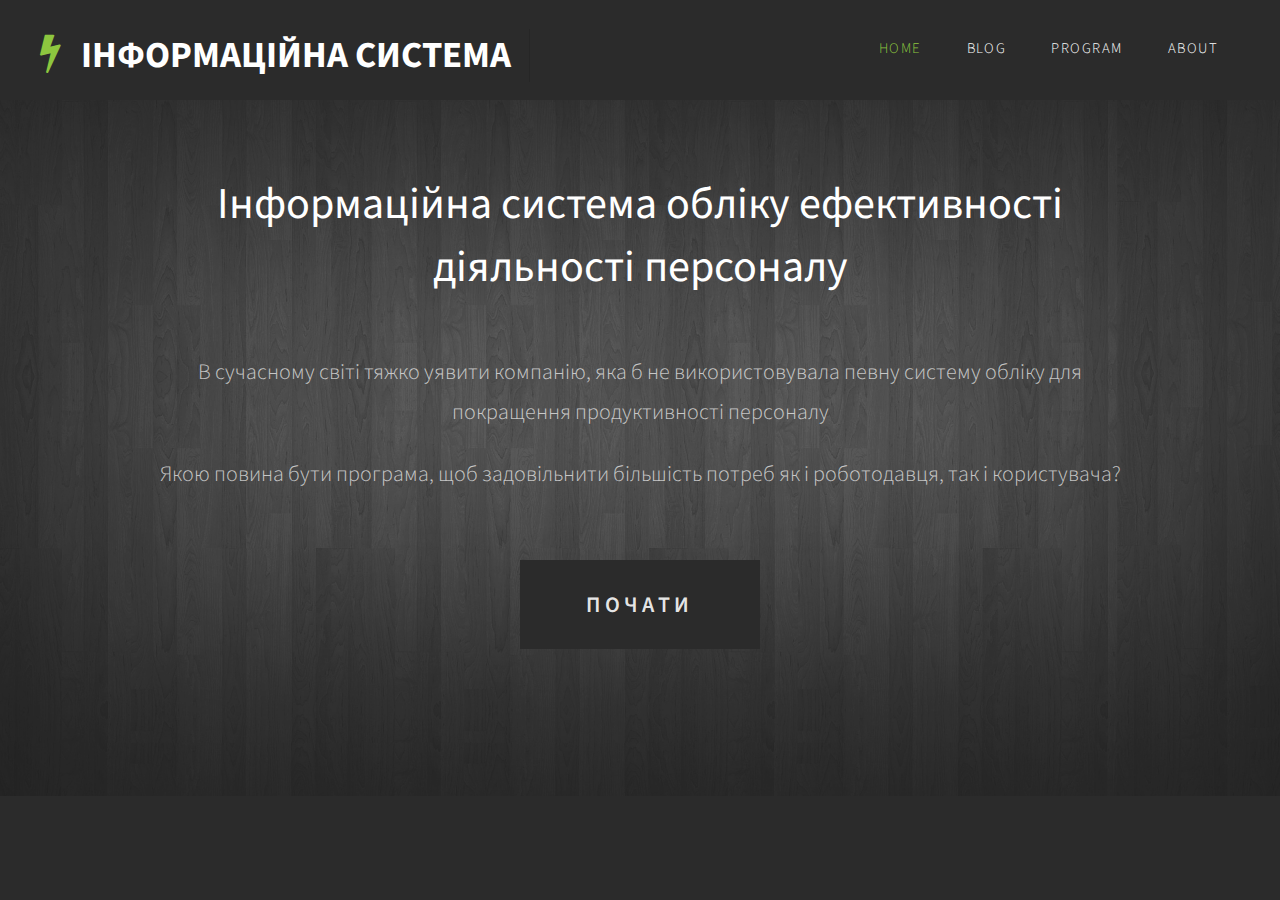
==== commit 0d77734f: "add images in program bar" ====
--- a/index.html
+++ b/index.html
@@ -2,6 +2,17 @@
 
 <html xmlns="http://www.w3.org/1999/xhtml">
 <head>
+
+<!-- Global site tag (gtag.js) - Google Analytics -->
+<script async src="https://www.googletagmanager.com/gtag/js?id=G-KBPGSE7R7W"></script>
+<script>
+  window.dataLayer = window.dataLayer || [];
+  function gtag(){dataLayer.push(arguments);}
+  gtag('js', new Date());
+
+  gtag('config', 'G-KBPGSE7R7W');
+</script>
+	
 <meta http-equiv="Content-Type" content="text/html; charset=utf-8" />
 <title></title>
 <meta name="keywords" content="" />
@@ -23,7 +34,7 @@
 			<ul>
 				<li class="current_page_item"><a href="index.html" accesskey="1" title="">Home</a></li>
 				<li><a href="#" accesskey="2" title="">Blog</a></li>
-				<li><a href="#" accesskey="3" title="">Program</a></li>
+				<li><a href="program.html" accesskey="3" title="">Program</a></li>
 				<li><a href="about.html" accesskey="4" title="">About</a></li>			
 			</ul>
 		</div>
@@ -37,7 +48,7 @@
 			<p style = "font-size:1.0em"> В сучасному світі тяжко уявити компанію, яка б не використовувала певну систему обліку 
 			для покращення продуктивності персоналу</p>
 			<p>Якою повина бути програма, щоб задовільнити більшість потреб як і роботодавця, так і користувача?</p>
-			<a href="#" class="button">Почати</a>
+			<a href="program.html" class="button">Почати</a>
 		</div>
 	</div>
 </div>
--- a/default.css
+++ b/default.css
@@ -479,7 +479,7 @@
 		padding: 10em 0em;
 		padding-top: 5em;
 		width: 100%;
-    	height: 100%;
+    	/*height: 100%;*/
 		background-image: url(images/banner.jpg);
 		background-position: center;
 		background-size: cover;
@@ -525,7 +525,7 @@
 #banner .button
 {
 	margin-top: 2em;
-	background: #31516a;
+	background: #2b2b2b;
 }
 
 #banner strong
